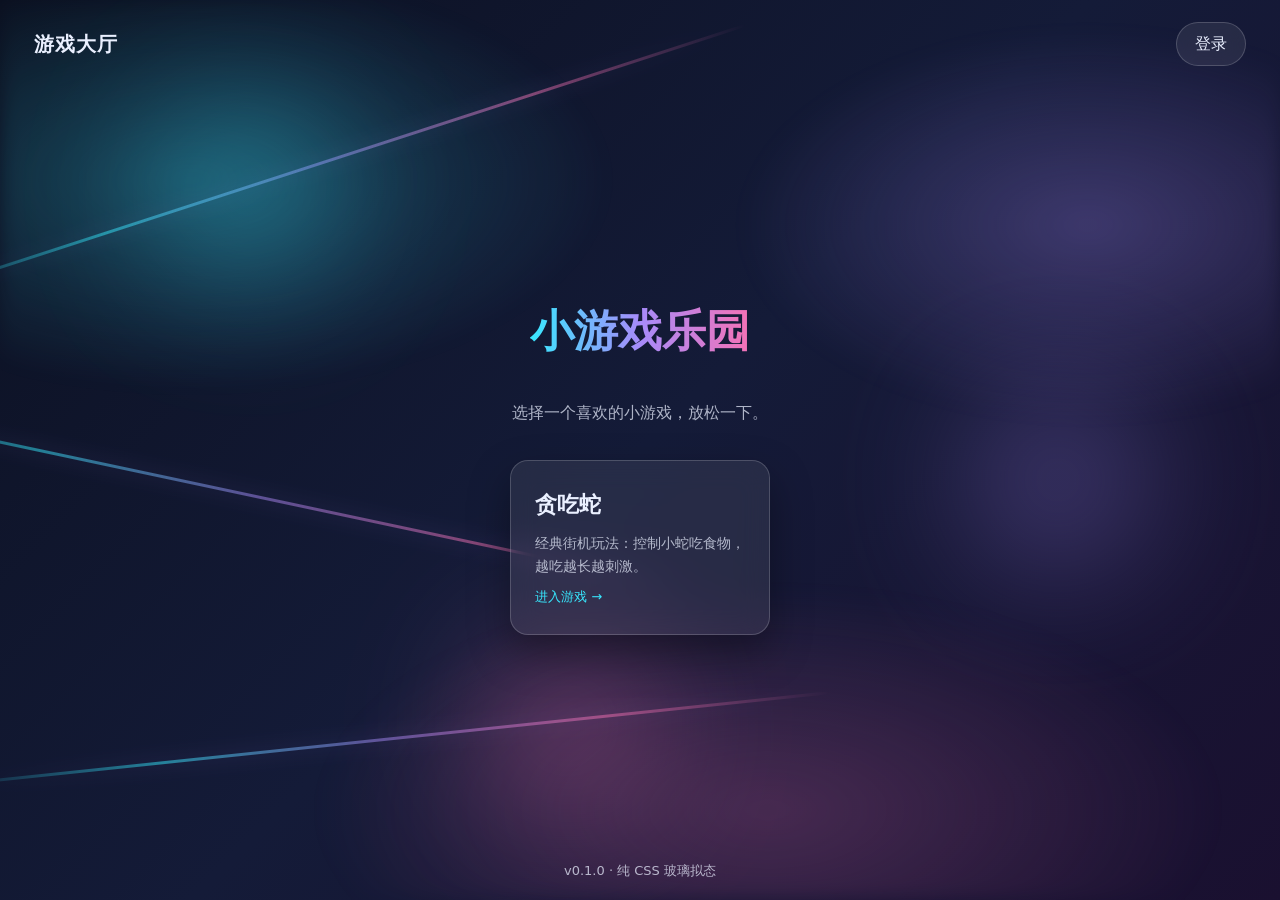
==== website/index.html @ 6ef5a41c "feat: 实现首页（玻璃拟态背景与游戏卡片）" ====
<!DOCTYPE html>
<html lang="zh-CN">
<head>
  <meta charset="UTF-8" />
  <meta name="viewport" content="width=device-width, initial-scale=1.0" />
  <title>游戏大厅</title>
  <link rel="stylesheet" href="src/styles/base.css" />
  <link rel="stylesheet" href="src/styles/glass.css" />
  <link rel="stylesheet" href="src/styles/home.css" />
</head>
<body>
  <div class="glass-bg" aria-hidden="true">
    <div class="light-line light-line--cyan"></div>
    <div class="light-line light-line--purple"></div>
    <div class="light-line light-line--pink"></div>
    <div class="glass-line glass-line--a"><i class="glass-line__inner"></i></div>
    <div class="glass-line glass-line--b"><i class="glass-line__inner"></i></div>
    <div class="glass-line glass-line--c"><i class="glass-line__inner"></i></div>
  </div>

  <div class="home-shell">
    <header class="home-header">
      <span class="home-brand">游戏大厅</span>
      <button class="auth-entry" id="authEntry" type="button">登录</button>
    </header>

    <main class="home-main">
      <h1 class="home-title"><span class="grad">小游戏乐园</span></h1>
      <p class="home-sub">选择一个喜欢的小游戏，放松一下。</p>
      <div class="game-grid" id="gameGrid"></div>
    </main>

    <footer class="home-footer">v0.1.0 · 纯 CSS 玻璃拟态</footer>
  </div>

  <script src="src/shared/navigation.js"></script>
  <script src="src/components/game-card.js"></script>
  <script src="src/components/auth-entry.js"></script>
  <script src="src/pages/home.js"></script>
</body>
</html>
---- website/src/styles/base.css ----
/* base.css —— 全局基础：变量、重置、排版 */
:root {
  --bg-deep: #0b1020;
  --text-main: #eaf0ff;
  --text-soft: rgba(234, 240, 255, 0.72);
  --glass-bg: rgba(255, 255, 255, 0.08);
  --glass-border: rgba(255, 255, 255, 0.18);
  --accent-cyan: #38e8ff;
  --accent-purple: #a78bfa;
  --accent-pink: #f472b6;
  --radius-card: 18px;
  --shadow-card: 0 18px 40px rgba(0, 0, 0, 0.35);
}

* {
  box-sizing: border-box;
  margin: 0;
  padding: 0;
}

html,
body {
  height: 100%;
}

body {
  font-family: "Segoe UI", "Microsoft YaHei", "PingFang SC", system-ui, sans-serif;
  color: var(--text-main);
  background: var(--bg-deep);
  line-height: 1.6;
  overflow-x: hidden;
}

a {
  color: inherit;
  text-decoration: none;
}

button {
  font: inherit;
  cursor: pointer;
}
---- website/src/styles/glass.css ----
/* glass.css —— 玻璃拟态：彩色线条背景、光影、毛玻璃卡片 */
.glass-bg {
  position: fixed;
  inset: 0;
  z-index: -1;
  overflow: hidden;
  background: linear-gradient(135deg, #0b1020 0%, #141b38 50%, #1a1030 100%);
}

.glass-bg::after {
  content: "";
  position: absolute;
  inset: 0;
  background:
    radial-gradient(600px 300px at 15% 20%, rgba(56, 232, 255, 0.25), transparent 70%),
    radial-gradient(500px 280px at 85% 25%, rgba(167, 139, 250, 0.28), transparent 70%),
    radial-gradient(650px 320px at 60% 90%, rgba(244, 114, 182, 0.22), transparent 70%);
  filter: blur(10px);
}

/* 光影光晕 */
.light-line {
  position: absolute;
  width: 240px;
  height: 240px;
  border-radius: 50%;
  filter: blur(70px);
  opacity: 0.55;
  animation: drift 18s ease-in-out infinite alternate;
}

.light-line--cyan {
  background: radial-gradient(circle, #38e8ff 0%, transparent 70%);
  top: 8%;
  left: 10%;
}

.light-line--purple {
  background: radial-gradient(circle, #a78bfa 0%, transparent 70%);
  top: 40%;
  right: 8%;
  animation-delay: -6s;
}

.light-line--pink {
  background: radial-gradient(circle, #f472b6 0%, transparent 70%);
  bottom: 6%;
  left: 35%;
  animation-delay: -12s;
}

@keyframes drift {
  0% {
    transform: translate(0, 0) scale(1);
  }
  50% {
    transform: translate(60px, -40px) scale(1.15);
  }
  100% {
    transform: translate(-50px, 50px) scale(0.95);
  }
}

/* 彩色线条 */
.glass-line {
  position: absolute;
  opacity: 0.5;
}

.glass-line--a {
  top: 18%;
  left: -10%;
  transform: rotate(-18deg);
}

.glass-line--b {
  top: 55%;
  left: -15%;
  transform: rotate(12deg);
}

.glass-line--c {
  top: 82%;
  left: -5%;
  transform: rotate(-6deg);
}

.glass-line__inner {
  display: block;
  height: 3px;
  width: 70vw;
  border-radius: 999px;
  background: linear-gradient(90deg, transparent, #38e8ff 25%, #a78bfa 50%, #f472b6 75%, transparent);
  filter: drop-shadow(0 0 10px rgba(167, 139, 250, 0.55));
  animation: line-slide 16s ease-in-out infinite alternate;
}

.glass-line--b .glass-line__inner {
  animation-delay: -5s;
}

.glass-line--c .glass-line__inner {
  animation-delay: -10s;
}

@keyframes line-slide {
  from {
    transform: translateX(0);
  }
  to {
    transform: translateX(14vw);
  }
}

/* 毛玻璃卡片 */
.glass-card {
  position: relative;
  background: var(--glass-bg);
  border: 1px solid var(--glass-border);
  border-radius: var(--radius-card);
  backdrop-filter: blur(14px);
  -webkit-backdrop-filter: blur(14px);
  box-shadow: var(--shadow-card);
}
---- website/src/styles/home.css ----
/* home.css —— 第 1 层首页专属样式 */
.home-shell {
  min-height: 100vh;
  display: flex;
  flex-direction: column;
}

.home-header {
  display: flex;
  align-items: center;
  justify-content: space-between;
  padding: 22px 34px;
}

.home-brand {
  font-size: 20px;
  font-weight: 700;
  letter-spacing: 1px;
}

.auth-entry {
  padding: 8px 18px;
  border-radius: 999px;
  background: var(--glass-bg);
  border: 1px solid var(--glass-border);
  color: var(--text-main);
  backdrop-filter: blur(10px);
  -webkit-backdrop-filter: blur(10px);
  transition: transform 0.2s ease, background 0.2s ease;
}

.auth-entry:hover {
  transform: translateY(-2px);
  background: rgba(255, 255, 255, 0.14);
}

.home-main {
  flex: 1;
  display: flex;
  flex-direction: column;
  align-items: center;
  justify-content: center;
  gap: 34px;
  padding: 30px;
}

.home-title {
  font-size: 44px;
  text-align: center;
}

.home-title .grad {
  background: linear-gradient(90deg, var(--accent-cyan), var(--accent-purple), var(--accent-pink));
  -webkit-background-clip: text;
  background-clip: text;
  color: transparent;
}

.home-sub {
  color: var(--text-soft);
  text-align: center;
  max-width: 560px;
}

.game-grid {
  display: flex;
  flex-wrap: wrap;
  gap: 26px;
  justify-content: center;
  perspective: 1000px;
}

.game-card {
  width: 260px;
  min-height: 150px;
  padding: 26px 24px;
  display: flex;
  flex-direction: column;
  gap: 10px;
  cursor: pointer;
  transition: box-shadow 0.2s ease;
  transform-style: preserve-3d;
  will-change: transform;
}

.game-card:hover {
  box-shadow: 0 24px 48px rgba(0, 0, 0, 0.45);
}

.game-card__name {
  font-size: 22px;
  font-weight: 700;
}

.game-card__desc {
  color: var(--text-soft);
  font-size: 14px;
  flex: 1;
}

.game-card__go {
  font-size: 13px;
  color: var(--accent-cyan);
}

.home-footer {
  padding: 18px;
  text-align: center;
  color: var(--text-soft);
  font-size: 13px;
}
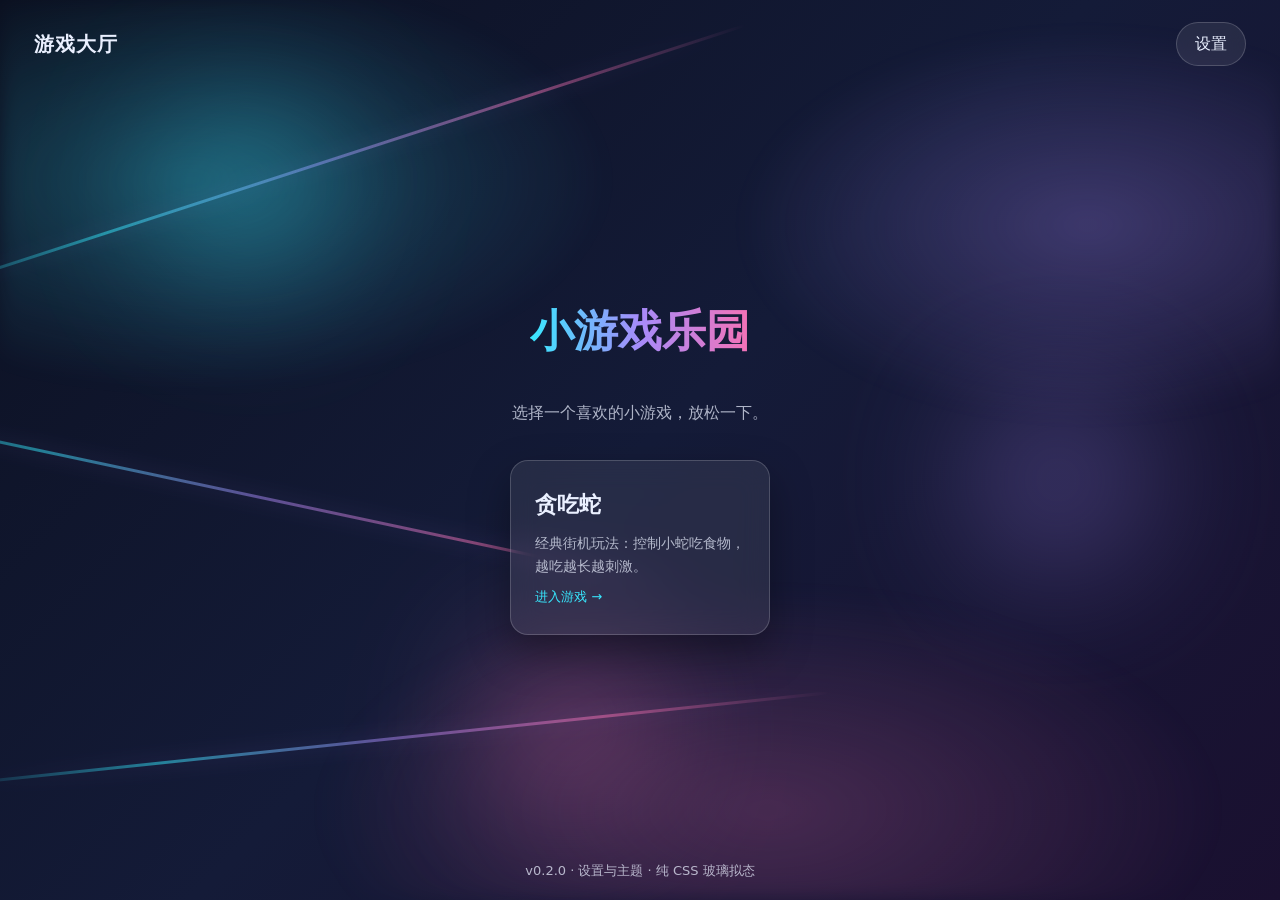
==== commit 00fdfa58: "feat: 设置功能（设置面板与主题系统）" ====
--- a/website/index.html
+++ b/website/index.html
@@ -7,6 +7,7 @@
   <link rel="stylesheet" href="src/styles/base.css" />
   <link rel="stylesheet" href="src/styles/glass.css" />
   <link rel="stylesheet" href="src/styles/home.css" />
+  <link rel="stylesheet" href="settings/settings.css" />
 </head>
 <body>
   <div class="glass-bg" aria-hidden="true">
@@ -21,7 +22,7 @@
   <div class="home-shell">
     <header class="home-header">
       <span class="home-brand">游戏大厅</span>
-      <button class="auth-entry" id="authEntry" type="button">登录</button>
+      <button class="settings-entry" id="settingsBtn" type="button">设置</button>
     </header>
 
     <main class="home-main">
@@ -29,13 +30,14 @@
       <p class="home-sub">选择一个喜欢的小游戏，放松一下。</p>
       <div class="game-grid" id="gameGrid"></div>
     </main>
+    <footer class="home-footer">v0.2.0 · 设置与主题 · 纯 CSS 玻璃拟态</footer>
 
-    <footer class="home-footer">v0.1.0 · 纯 CSS 玻璃拟态</footer>
   </div>
 
   <script src="src/shared/navigation.js"></script>
   <script src="src/components/game-card.js"></script>
-  <script src="src/components/auth-entry.js"></script>
+  <script>window.THEMES_BASE = 'themes/';</script>
+  <script src="settings/settings.js"></script>
   <script src="src/pages/home.js"></script>
 </body>
 </html>
--- a/website/src/styles/home.css
+++ b/website/src/styles/home.css
@@ -17,8 +17,8 @@
   font-weight: 700;
   letter-spacing: 1px;
 }
+.settings-entry {
 
-.auth-entry {
   padding: 8px 18px;
   border-radius: 999px;
   background: var(--glass-bg);
@@ -28,8 +28,8 @@
   -webkit-backdrop-filter: blur(10px);
   transition: transform 0.2s ease, background 0.2s ease;
 }
+.settings-entry:hover {
 
-.auth-entry:hover {
   transform: translateY(-2px);
   background: rgba(255, 255, 255, 0.14);
 }
@@ -109,3 +109,27 @@
   color: var(--text-soft);
   font-size: 13px;
 }
+
+/* 小屏适配（三层结构不变，仅缩放布局） */
+@media (max-width: 640px) {
+  .home-header {
+    padding: 16px 18px;
+  }
+  .home-brand {
+    font-size: 17px;
+  }
+  .home-title {
+    font-size: 30px;
+  }
+  .home-main {
+    gap: 22px;
+    padding: 20px 16px;
+  }
+  .game-grid {
+    width: 100%;
+  }
+  .game-card {
+    width: 100%;
+    max-width: 320px;
+  }
+}
--- a/website/settings/settings.css
+++ b/website/settings/settings.css
@@ -0,0 +1,492 @@
+/* settings.css —— 设置面板与主题应用样式（全站引入，面板仅首页显示） */
+
+/* ===== 主题背景（全站应用） ===== */
+.theme-bg {
+  position: fixed;
+  inset: 0;
+  z-index: -1;
+  width: 100%;
+  height: 100%;
+  object-fit: cover;
+  will-change: transform;
+  pointer-events: none;
+}
+
+body.theme--image .glass-bg {
+  display: none;
+}
+
+/* ===== 遮罩 ===== */
+.settings-mask {
+  position: fixed;
+  inset: 0;
+  z-index: 100;
+  background: rgba(5, 8, 20, 0.55);
+  backdrop-filter: blur(3px);
+  -webkit-backdrop-filter: blur(3px);
+  opacity: 0;
+  transition: opacity 0.22s ease;
+}
+
+.settings-mask.is-open {
+  opacity: 1;
+}
+
+/* ===== 面板（电脑：居中弹窗，从右上角展开） ===== */
+.settings-panel {
+  position: fixed;
+  z-index: 101;
+  top: 50%;
+  left: 50%;
+  width: min(540px, calc(100% - 28px));
+  max-height: 86vh;
+  display: flex;
+  flex-direction: column;
+  background: rgba(16, 22, 46, 0.92);
+  overflow: hidden;
+  transform: translate(-50%, -50%) scale(0.92);
+  transform-origin: right top;
+  opacity: 0;
+  transition: transform 0.24s cubic-bezier(0.2, 0.9, 0.3, 1.1), opacity 0.2s ease;
+}
+
+.settings-panel.is-open {
+  transform: translate(-50%, -50%) scale(1);
+  opacity: 1;
+}
+
+/* hidden 属性优先（panel 显式 display:flex 会覆盖浏览器默认隐藏） */
+.settings-mask[hidden],
+.settings-panel[hidden] {
+  display: none;
+}
+
+body.settings-open {
+  overflow: hidden;
+}
+
+/* ===== 面板头 ===== */
+.settings-header {
+  flex: 0 0 auto;
+  display: flex;
+  align-items: center;
+  gap: 12px;
+  padding: 14px 18px;
+  border-bottom: 1px solid var(--glass-border);
+}
+
+.settings-back {
+  width: 34px;
+  height: 34px;
+  border-radius: 50%;
+  border: 1px solid var(--glass-border);
+  background: var(--glass-bg);
+  color: var(--text-main);
+  font-size: 17px;
+  line-height: 1;
+  transition: transform 0.15s ease, background 0.2s ease;
+}
+
+.settings-back:hover {
+  transform: translateX(-2px);
+  background: rgba(255, 255, 255, 0.14);
+}
+
+.settings-back[hidden] {
+  display: none;
+}
+
+.settings-title {
+  font-size: 17px;
+  font-weight: 700;
+  letter-spacing: 0.5px;
+}
+
+/* ===== 面板体 ===== */
+.settings-body {
+  flex: 1 1 auto;
+  overflow-y: auto;
+  padding: 18px;
+  -webkit-overflow-scrolling: touch;
+}
+
+.settings-list {
+  display: flex;
+  flex-direction: column;
+  gap: 12px;
+}
+
+.settings-row {
+  display: flex;
+  align-items: center;
+  gap: 14px;
+  width: 100%;
+  padding: 16px;
+  border-radius: 14px;
+  border: 1px solid var(--glass-border);
+  background: rgba(255, 255, 255, 0.05);
+  color: var(--text-main);
+  text-align: left;
+  transition: transform 0.15s ease, background 0.2s ease;
+}
+
+.settings-row:hover {
+  transform: translateY(-1px);
+  background: rgba(255, 255, 255, 0.1);
+}
+
+.settings-row__icon {
+  font-size: 22px;
+}
+
+.settings-row__name {
+  flex: 1;
+  font-weight: 600;
+  font-size: 15px;
+}
+
+.settings-row__arrow {
+  color: var(--text-soft);
+  font-size: 22px;
+}
+
+.settings-hint {
+  margin-top: 14px;
+  font-size: 13px;
+  color: var(--text-soft);
+  line-height: 1.7;
+}
+
+/* ===== 账户区块（仅 UI） ===== */
+.account-row {
+  display: flex;
+  align-items: center;
+  gap: 14px;
+  width: 100%;
+  padding: 18px;
+  border-radius: 16px;
+  border: 1px solid var(--glass-border);
+  background: rgba(255, 255, 255, 0.05);
+  color: var(--text-main);
+  text-align: left;
+  cursor: pointer;
+  transition: background 0.2s ease;
+}
+
+.account-row:hover {
+  background: rgba(255, 255, 255, 0.1);
+}
+
+.account-avatar {
+  width: 52px;
+  height: 52px;
+  flex: 0 0 52px;
+  border-radius: 50%;
+  display: flex;
+  align-items: center;
+  justify-content: center;
+  font-size: 20px;
+  font-weight: 700;
+  color: #0b1020;
+  background: linear-gradient(135deg, var(--accent-cyan), var(--accent-purple), var(--accent-pink));
+}
+
+.account-info {
+  display: flex;
+  flex-direction: column;
+  gap: 2px;
+}
+
+.account-nick {
+  font-size: 16px;
+  font-weight: 700;
+}
+
+.account-state {
+  font-size: 13px;
+  color: var(--text-soft);
+}
+
+/* ===== 主题区块 ===== */
+.settings-toolbar {
+  margin-bottom: 14px;
+}
+
+.settings-btn {
+  padding: 9px 18px;
+  border-radius: 999px;
+  border: 1px solid var(--glass-border);
+  background: linear-gradient(90deg, var(--accent-cyan), var(--accent-purple));
+  color: #0b1020;
+  font-weight: 700;
+  font-size: 14px;
+  transition: transform 0.15s ease, box-shadow 0.2s ease, opacity 0.2s ease;
+}
+
+.settings-btn:hover {
+  transform: translateY(-1px);
+  box-shadow: 0 8px 20px rgba(56, 232, 255, 0.3);
+}
+
+.settings-btn:disabled {
+  opacity: 0.55;
+  transform: none;
+  box-shadow: none;
+  cursor: default;
+}
+
+.settings-btn--ghost {
+  background: var(--glass-bg);
+  color: var(--text-main);
+}
+
+.settings-btn--ghost:hover {
+  box-shadow: none;
+  background: rgba(255, 255, 255, 0.14);
+}
+
+.theme-list {
+  display: flex;
+  flex-direction: column;
+  gap: 14px;
+}
+
+.theme-card {
+  display: flex;
+  gap: 14px;
+  padding: 12px;
+  background: rgba(255, 255, 255, 0.05);
+}
+
+.theme-card__preview {
+  width: 96px;
+  height: 64px;
+  flex: 0 0 96px;
+  border-radius: 10px;
+  overflow: hidden;
+  background: linear-gradient(135deg, #38e8ff, #a78bfa, #f472b6);
+}
+
+.theme-card__preview img {
+  width: 100%;
+  height: 100%;
+  object-fit: cover;
+  display: block;
+}
+
+.theme-card__info {
+  flex: 1;
+  min-width: 0;
+  display: flex;
+  flex-direction: column;
+  gap: 10px;
+}
+
+.theme-card__name {
+  font-size: 15px;
+  font-weight: 700;
+  display: flex;
+  align-items: center;
+  gap: 8px;
+  flex-wrap: wrap;
+}
+
+.theme-card__status {
+  font-size: 11px;
+  padding: 2px 8px;
+  border-radius: 999px;
+  font-weight: 600;
+}
+
+.theme-card__status--ok {
+  color: #0b1020;
+  background: linear-gradient(90deg, var(--accent-cyan), var(--accent-purple));
+}
+
+.theme-card__status--warn {
+  color: #0b1020;
+  background: #fbbf24;
+}
+
+.theme-card__status--error {
+  color: #fff;
+  background: rgba(244, 63, 94, 0.85);
+}
+
+.theme-card__actions {
+  display: flex;
+  gap: 10px;
+  flex-wrap: wrap;
+}
+
+/* ===== 框选调整画面 ===== */
+.crop-wrap {
+  display: flex;
+  flex-direction: column;
+  gap: 14px;
+}
+
+.crop-frame {
+  position: relative;
+  width: 100%;
+  height: auto;
+  aspect-ratio: 16 / 9;
+  max-height: 46vh;
+  overflow: hidden;
+  border-radius: 14px;
+  border: 1px solid var(--glass-border);
+  background: #05080f;
+  touch-action: none;
+  cursor: grab;
+  user-select: none;
+  -webkit-user-select: none;
+}
+
+.crop-frame:active {
+  cursor: grabbing;
+}
+
+.crop-frame__img {
+  position: absolute;
+  top: 0;
+  left: 0;
+  width: 100%;
+  height: 100%;
+  object-fit: cover;
+  pointer-events: none;
+  will-change: transform;
+}
+
+.crop-zoom {
+  display: flex;
+  align-items: center;
+  gap: 12px;
+}
+
+.crop-zoom span {
+  font-size: 13px;
+  color: var(--text-soft);
+}
+
+.crop-zoom input[type="range"] {
+  flex: 1;
+  accent-color: var(--accent-cyan);
+}
+
+.crop-zoom__value {
+  min-width: 52px;
+  text-align: right;
+}
+
+.crop-preview {
+  display: flex;
+  flex-direction: column;
+  gap: 8px;
+}
+
+.crop-preview__label {
+  font-size: 13px;
+  color: var(--text-soft);
+}
+
+.crop-preview__frame {
+  position: relative;
+  width: 100%;
+  aspect-ratio: 16 / 9;
+  max-height: 180px;
+  overflow: hidden;
+  border-radius: 12px;
+  border: 1px solid var(--glass-border);
+  background: #05080f;
+}
+
+.crop-actions {
+  display: flex;
+  justify-content: flex-end;
+  gap: 12px;
+}
+
+/* ===== 全屏/弹窗预览 ===== */
+.crop-overlay {
+  position: fixed;
+  inset: 0;
+  z-index: 200;
+  background: rgba(4, 6, 14, 0.9);
+  display: flex;
+  align-items: center;
+  justify-content: center;
+  padding: 24px;
+  animation: settings-fade-in 0.2s ease;
+}
+
+.crop-overlay__content {
+  display: flex;
+  flex-direction: column;
+  gap: 16px;
+  width: 100%;
+  max-width: 560px;
+  align-items: stretch;
+}
+
+.crop-overlay__frame {
+  position: relative;
+  width: 100%;
+  aspect-ratio: 16 / 9;
+  max-height: 70vh;
+  overflow: hidden;
+  border-radius: 14px;
+  border: 1px solid var(--glass-border);
+  background: #05080f;
+}
+
+.crop-overlay__close {
+  align-self: center;
+}
+
+@keyframes settings-fade-in {
+  from { opacity: 0; }
+  to { opacity: 1; }
+}
+
+/* ===== 手机：设置面板全屏覆盖 ===== */
+@media (max-width: 768px) {
+  .settings-panel {
+    top: 0;
+    left: 0;
+    right: 0;
+    bottom: 0;
+    width: 100%;
+    max-height: none;
+    border-radius: 0;
+    transform: scale(0.96);
+    opacity: 0;
+  }
+
+  .settings-panel.is-open {
+    transform: scale(1);
+    opacity: 1;
+  }
+
+  .settings-header {
+    padding-top: calc(14px + env(safe-area-inset-top));
+  }
+
+  .settings-body {
+    padding: 16px;
+  }
+
+  .crop-frame {
+    max-height: 40vh;
+  }
+
+  .crop-overlay {
+    padding: 0;
+  }
+
+  .crop-overlay__content {
+    max-width: none;
+    height: 100%;
+    justify-content: center;
+    padding: 20px;
+  }
+}
